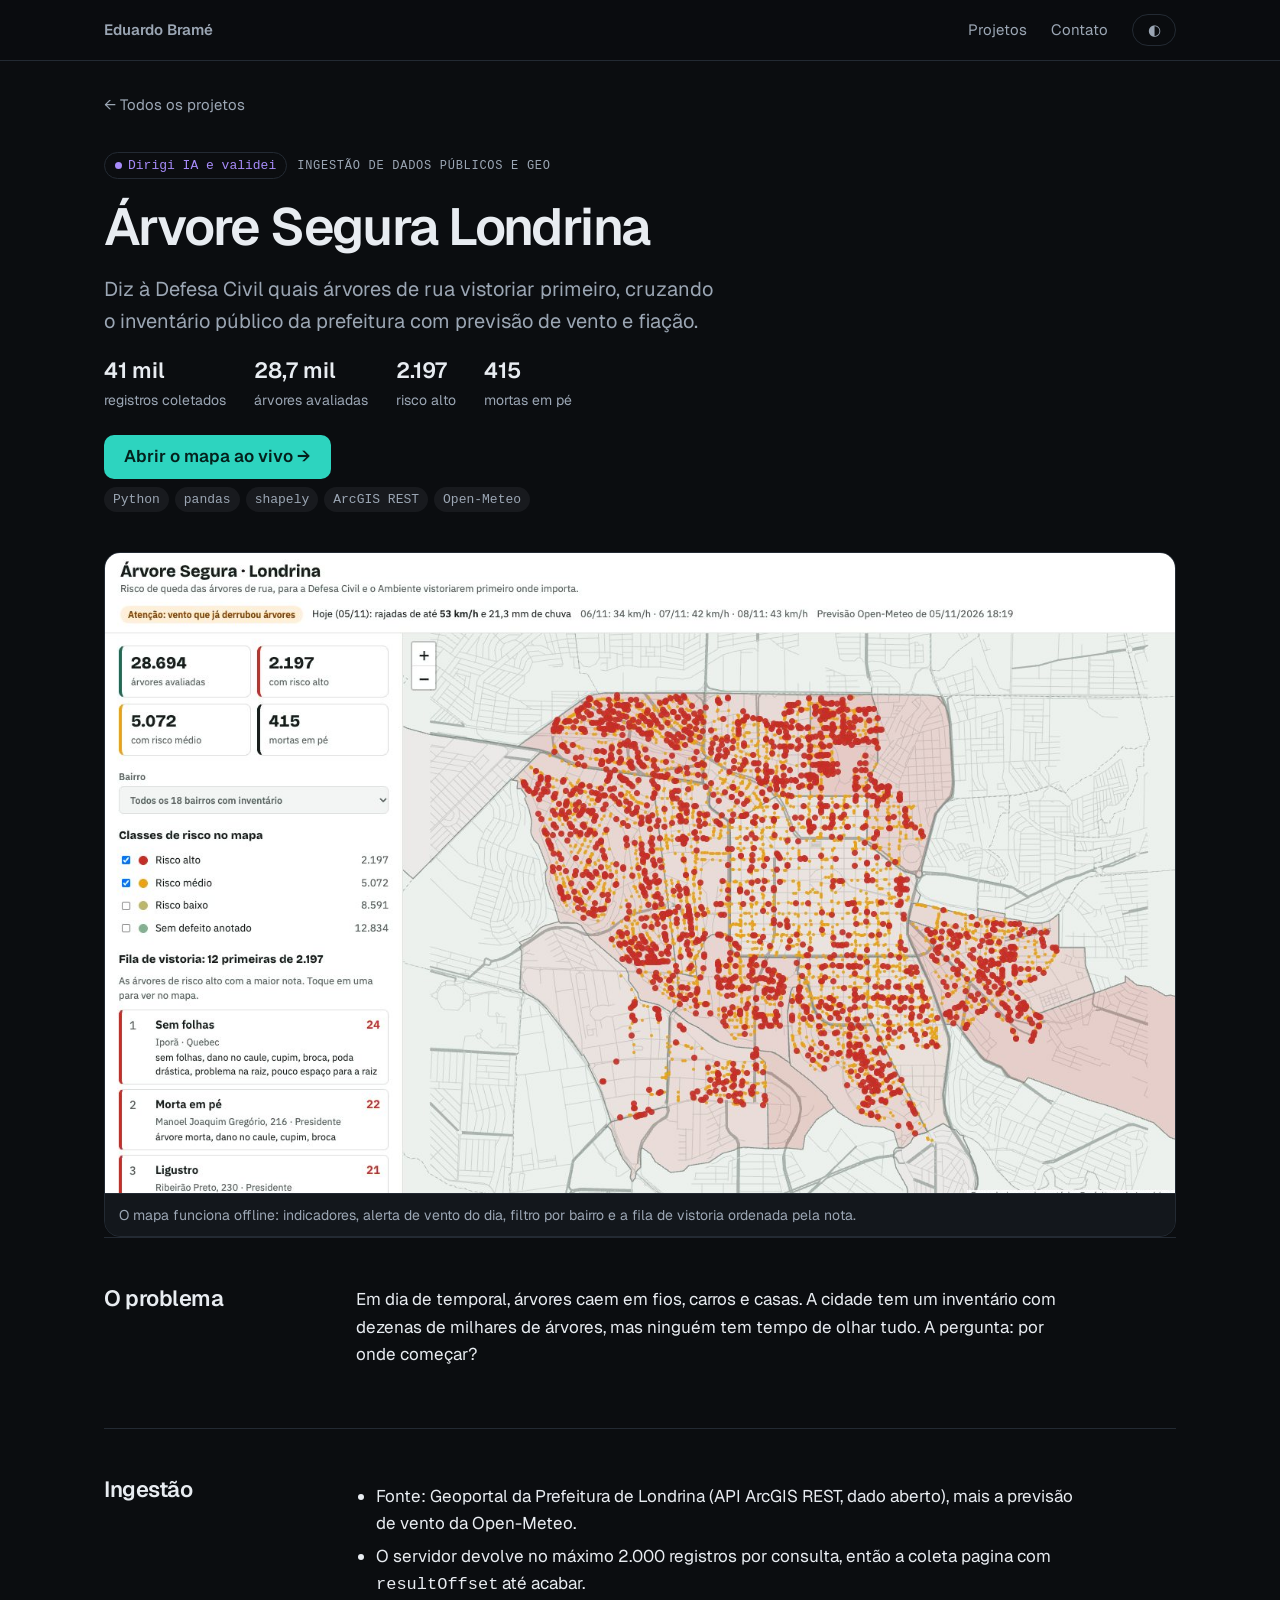
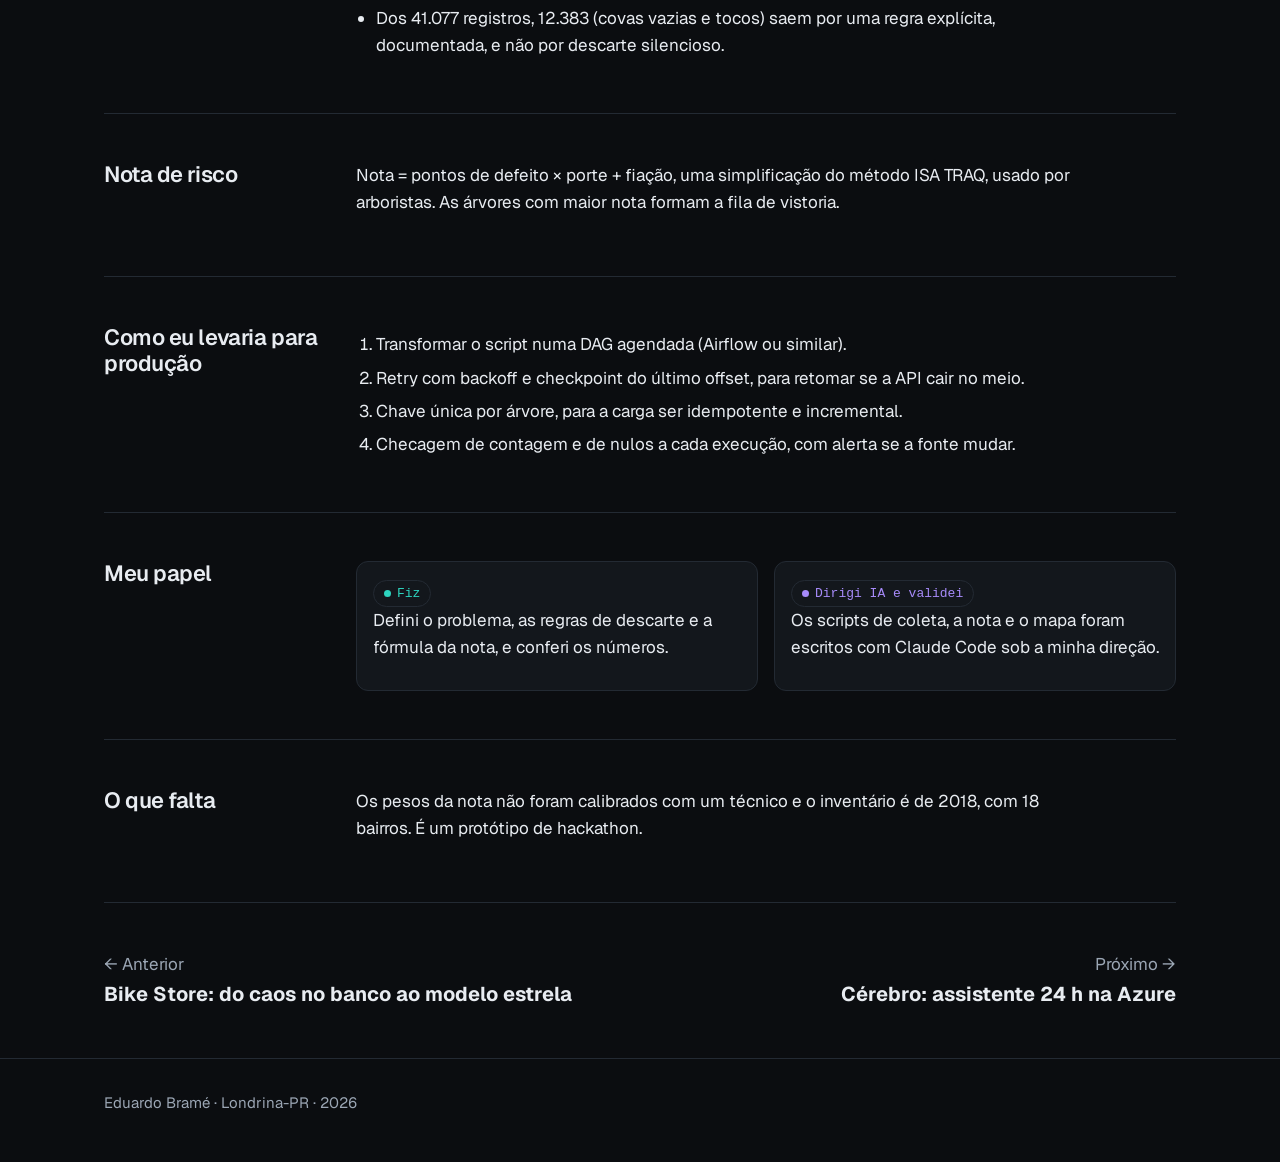
==== projetos/arvore-segura.html @ 123e38fe "v3: páginas por projeto com imagens, demos ao vivo, thumbnails, cache-busting do CSS, README de prod" ====
<!doctype html><html lang="pt-BR" data-theme="dark"><head><meta charset="utf-8"><meta name="viewport" content="width=device-width,initial-scale=1">
<title>Árvore Segura Londrina · Eduardo Bramé</title><meta name="description" content="Diz à Defesa Civil quais árvores de rua vistoriar primeiro, cruzando o inventário público da prefeitura com previsão de vento e fiação."><meta property="og:image" content="https://eduardobrame.github.io/assets/img/arvore-mapa.jpg">
<script>try{var t=localStorage.getItem('tema');if(t)document.documentElement.dataset.theme=t}catch(e){}</script>
<link rel="preconnect" href="https://fonts.googleapis.com"><link rel="preconnect" href="https://fonts.gstatic.com" crossorigin>
<link href="https://fonts.googleapis.com/css2?family=Geist:wght@400;500;600&display=swap" rel="stylesheet"><link rel="stylesheet" href="../assets/style.css?v=5"></head><body>
<nav><div class="wrap"><a class="me" href="../">Eduardo Bramé</a><a href="../#projetos">Projetos</a><a class="ct" href="../#contato">Contato</a><button id="tema" aria-label="Alternar tema claro/escuro">◐</button></div></nav><main class="wrap">
<a class="crumb" href="../#projetos">← Todos os projetos</a><header class="phero card dirigi" style="background:none;border:0;box-shadow:none;padding-left:0;padding-right:0"><span class="papel p-dirigi">Dirigi IA e validei</span><span class="cat">Ingestão de dados públicos e geo</span><h1>Árvore Segura Londrina</h1><p class="lead">Diz à Defesa Civil quais árvores de rua vistoriar primeiro, cruzando o inventário público da prefeitura com previsão de vento e fiação.</p>
<div class="nums"><div><b>41 mil</b>registros coletados</div><div><b>28,7 mil</b>árvores avaliadas</div><div><b>2.197</b>risco alto</div><div><b>415</b>mortas em pé</div></div>
<div class="acoes"><a class="btn" href="../demos/arvore-segura.html">Abrir o mapa ao vivo →</a></div>
<div class="tags"><span class="tag">Python</span><span class="tag">pandas</span><span class="tag">shapely</span><span class="tag">ArcGIS REST</span><span class="tag">Open-Meteo</span></div></header>
<figure class="capa"><img src="../assets/img/arvore-mapa.jpg" alt="O mapa funciona offline: indicadores, alerta de vento do dia, filtro por bairro e a fila de vistoria ordenada pela nota." loading="eager"><figcaption>O mapa funciona offline: indicadores, alerta de vento do dia, filtro por bairro e a fila de vistoria ordenada pela nota.</figcaption></figure>
<section class="bloco"><h2>O problema</h2><div><p>Em dia de temporal, árvores caem em fios, carros e casas. A cidade tem um inventário com dezenas de milhares de árvores, mas ninguém tem tempo de olhar tudo. A pergunta: por onde começar?</p></div></section>
<section class="bloco"><h2>Ingestão</h2><div><ul><li>Fonte: Geoportal da Prefeitura de Londrina (API ArcGIS REST, dado aberto), mais a previsão de vento da Open-Meteo.</li><li>O servidor devolve no máximo 2.000 registros por consulta, então a coleta pagina com <code>resultOffset</code> até acabar.</li><li>Dos 41.077 registros, 12.383 (covas vazias e tocos) saem por uma regra explícita, documentada, e não por descarte silencioso.</li></ul></div></section>
<section class="bloco"><h2>Nota de risco</h2><div><p>Nota = pontos de defeito × porte + fiação, uma simplificação do método ISA TRAQ, usado por arboristas. As árvores com maior nota formam a fila de vistoria.</p></div></section>
<section class="bloco"><h2>Como eu levaria para produção</h2><div><ol><li>Transformar o script numa DAG agendada (Airflow ou similar).</li><li>Retry com backoff e checkpoint do último offset, para retomar se a API cair no meio.</li><li>Chave única por árvore, para a carga ser idempotente e incremental.</li><li>Checagem de contagem e de nulos a cada execução, com alerta se a fonte mudar.</li></ol></div></section>
<section class="bloco"><h2>Meu papel</h2><div class="papeltxt"><div><span class="papel p-fiz">Fiz</span><p>Defini o problema, as regras de descarte e a fórmula da nota, e conferi os números.</p></div><div><span class="papel p-dirigi">Dirigi IA e validei</span><p>Os scripts de coleta, a nota e o mapa foram escritos com Claude Code sob a minha direção.</p></div></div></section>
<section class="bloco"><h2>O que falta</h2><div><p>Os pesos da nota não foram calibrados com um técnico e o inventário é de 2018, com 18 bairros. É um protótipo de hackathon.</p></div></section>
<div class="prox"><a href="bike-store.html">← Anterior<b>Bike Store: do caos no banco ao modelo estrela</b></a><a href="cerebro.html" style="text-align:right">Próximo →<b>Cérebro: assistente 24 h na Azure</b></a></div>
</main><footer><div class="wrap">Eduardo Bramé · Londrina-PR · 2026</div></footer>
<script>document.getElementById('tema').onclick=function(){var r=document.documentElement,n=r.dataset.theme==='light'?'dark':'light';r.dataset.theme=n;try{localStorage.setItem('tema',n)}catch(e){}};</script></body></html>
---- assets/style.css ----
/* Portfólio Eduardo Bramé · v2 (19/11/2026) · espec do revisor UX sênior. CSS puro. */
:root{--bg:#0B0D10;--surface:#13171C;--line:#232A33;--txt:#E8ECF1;--mut:#9BA6B4;--fiz:#2DD4BF;--dirigi:#A78BFA;--est:#FBBF24;--onfiz:#04201C;--r:12px;--sh:none}
:root[data-theme=light]{--bg:#FAFAF9;--surface:#FFFFFF;--line:#E4E7EB;--txt:#0F172A;--mut:#475569;--fiz:#0F766E;--dirigi:#6D28D9;--est:#B45309;--onfiz:#FFFFFF;--sh:0 1px 2px rgb(0 0 0/.04),0 8px 24px rgb(0 0 0/.06)}
*{box-sizing:border-box}html{scroll-behavior:smooth}
body{margin:0;background:var(--bg);color:var(--txt);font:17px/1.6 "Geist",-apple-system,BlinkMacSystemFont,"Segoe UI",sans-serif;-webkit-font-smoothing:antialiased}
a{color:var(--txt);text-decoration:underline;text-decoration-color:var(--line);text-underline-offset:3px}a:hover{text-decoration-color:var(--fiz)}
:focus-visible{outline:2px solid var(--fiz);outline-offset:3px;border-radius:4px}
.skip{position:absolute;left:-999px}.skip:focus{left:16px;top:12px;z-index:99;background:var(--surface);padding:8px 12px}
.wrap{max-width:1120px;margin:0 auto;padding:0 24px}
.mono{font-family:ui-monospace,SFMono-Regular,Menlo,monospace}
nav{position:sticky;top:0;z-index:9;background:color-mix(in srgb,var(--bg) 85%,transparent);backdrop-filter:blur(10px);border-bottom:1px solid var(--line)}
nav .wrap{display:flex;gap:24px;align-items:center;height:60px}nav .me{margin-right:auto;font-weight:600;text-decoration:none}
nav a{font-size:15px;color:var(--mut);text-decoration:none}nav a:hover{color:var(--txt)}
#tema{background:none;border:1px solid var(--line);color:var(--mut);border-radius:999px;width:44px;height:32px;cursor:pointer;font-size:15px}
/* hero */
.hero{display:grid;grid-template-columns:1.5fr 1fr;gap:48px;align-items:center;padding:72px 0 40px}
.status{display:inline-flex;gap:8px;align-items:center;font-size:14px;color:var(--mut);border:1px solid var(--line);border-radius:999px;padding:6px 12px}
.status i{width:8px;height:8px;border-radius:50%;background:var(--fiz);box-shadow:0 0 0 4px color-mix(in srgb,var(--fiz) 25%,transparent)}
.kicker{font:500 13px/1 ui-monospace,Menlo,monospace;letter-spacing:.08em;text-transform:uppercase;color:var(--fiz)}
h1{font-size:clamp(36px,5vw,56px);line-height:1.08;letter-spacing:-.03em;font-weight:600;margin:20px 0 18px}
h1 em{font-style:normal;color:var(--fiz)}
h2{font-size:28px;line-height:1.15;letter-spacing:-.02em;font-weight:600;margin:10px 0 10px}
h3{font-size:20px;line-height:1.25;font-weight:600;margin:6px 0 8px;letter-spacing:-.01em}
.lead{font-size:20px;color:var(--mut);max-width:620px;margin:0}
.ctas{display:flex;gap:20px;align-items:center;margin-top:28px;flex-wrap:wrap}
.btn{display:inline-flex;align-items:center;min-height:44px;padding:0 20px;border-radius:10px;background:var(--fiz);color:var(--onfiz);font-weight:600;text-decoration:none;transition:transform .15s}
.btn:hover{transform:translateY(-1px)}
.foto{justify-self:end}.foto img{display:block;width:260px;height:260px;object-fit:cover;border-radius:24px;outline:1px solid var(--line);outline-offset:6px;box-shadow:0 20px 50px rgb(0 0 0/.35)}
.provas{display:grid;grid-template-columns:repeat(4,1fr);gap:24px;padding:8px 0 40px}
.provas div{border-top:1px solid var(--line);padding-top:14px;font-size:14px;color:var(--mut)}
.provas b{display:block;font-size:28px;line-height:1.2;font-weight:600;color:var(--txt);letter-spacing:-.02em}
section{padding:96px 0 0}
.sub{color:var(--mut);max-width:680px;margin:0 0 32px}
/* papéis */
.papel{display:inline-flex;align-items:center;gap:6px;font:500 13px/1 ui-monospace,Menlo,monospace;padding:6px 10px;border-radius:999px;border:1px solid var(--line)}
.papel:before{content:"";width:7px;height:7px;border-radius:50%;background:currentColor}
.p-fiz{color:var(--fiz)}.p-dirigi{color:var(--dirigi)}.p-est{color:var(--est)}
.legenda{display:flex;gap:12px;flex-wrap:wrap;margin-bottom:24px}
/* cards */
.grid{display:grid;gap:20px;grid-template-columns:repeat(2,1fr)}
.card{position:relative;background:var(--surface);border:1px solid var(--line);border-left:3px solid var(--c,var(--line));border-radius:var(--r);padding:24px;box-shadow:var(--sh);transition:transform .15s,border-color .15s}
.card:hover{transform:translateY(-2px);border-color:color-mix(in srgb,var(--c) 40%,var(--line));border-left-color:var(--c)}
.card.fiz{--c:var(--fiz)}.card.dirigi{--c:var(--dirigi)}
.cat{font:500 12px/1 ui-monospace,Menlo,monospace;text-transform:uppercase;letter-spacing:.06em;color:var(--mut);margin-left:10px}
.res{color:var(--mut);margin:0 0 4px}
.nums{display:flex;gap:28px;flex-wrap:wrap;margin:16px 0}.nums div{font-size:14px;color:var(--mut)}.nums b{display:block;font-size:22px;font-weight:600;color:var(--txt)}
.tags{display:flex;flex-wrap:wrap;gap:6px}.tag{font:13px/1 ui-monospace,Menlo,monospace;padding:6px 9px;border-radius:999px;background:color-mix(in srgb,var(--txt) 6%,transparent);color:var(--mut)}
details{margin-top:16px;border-top:1px solid var(--line);padding-top:12px}
summary{cursor:pointer;list-style:none;font-weight:500;font-size:15px;color:var(--mut);display:flex;align-items:center;gap:8px;min-height:32px}
summary::-webkit-details-marker{display:none}summary:before{content:"›";display:inline-block;transition:transform .15s;font-size:20px;line-height:1}
details[open] summary:before{transform:rotate(90deg)}summary:hover{color:var(--txt)}
dl{margin:8px 0 0}dt{font:500 12px/1.4 ui-monospace,Menlo,monospace;text-transform:uppercase;color:var(--mut);margin-top:12px}dd{margin:2px 0 0;font-size:16px}
.nota{font-size:15px;color:var(--mut);margin-top:12px;padding-left:12px;border-left:2px solid var(--line)}
/* vitrine */
.vitrine{grid-column:1/-1;display:grid;grid-template-columns:1.2fr 1fr;gap:32px;padding:32px}
.vitrine h3{font-size:28px}
.pipe{display:flex;flex-direction:column;gap:8px;align-self:center}
.pipe span{display:flex;justify-content:space-between;align-items:center;background:var(--bg);border:1px solid var(--line);border-radius:10px;padding:10px 14px;font-size:15px}
.pipe span small{color:var(--mut);font-size:13px}.pipe span.ia{border-color:color-mix(in srgb,var(--dirigi) 50%,var(--line))}.pipe span.ok{border-color:color-mix(in srgb,var(--fiz) 50%,var(--line))}
.pipe i{font-style:normal;text-align:center;color:var(--mut);line-height:1}
/* sobre */
.sobre{display:grid;grid-template-columns:1fr 2fr;gap:48px}.sobre p{font-size:20px;margin:0}
table{width:100%;border-collapse:collapse}td,th{text-align:left;padding:14px 10px;border-bottom:1px solid var(--line);vertical-align:top}th{color:var(--mut);font-weight:500;font-size:14px}
.tw{overflow-x:auto}
/* arquitetura */
.arch{display:grid;grid-template-columns:1fr 32px 2.4fr 32px 1fr;align-items:stretch}
.seta{display:flex;align-items:center;justify-content:center;color:var(--mut);font-size:24px}
.zona{border:1px dashed var(--line);border-radius:var(--r);padding:16px}
.zona>small,.grupo>small{display:block;font:500 12px/1 ui-monospace,Menlo,monospace;text-transform:uppercase;letter-spacing:.06em;color:var(--mut);margin-bottom:12px}
.vm{display:grid;grid-template-columns:repeat(3,1fr);gap:12px}
.grupo{background:color-mix(in srgb,var(--txt) 3%,transparent);border-radius:10px;padding:12px}
.node{position:relative;background:var(--surface);border:1px solid var(--line);border-radius:10px;padding:10px 12px;margin-bottom:8px;font-size:15px;transition:outline-color .15s}
.node:last-child{margin-bottom:0}.node b{display:block;font-weight:600}.node span{color:var(--mut);font-size:13px}
.node.ia{border-left:3px solid var(--dirigi)}.node.sec{border-left:3px solid var(--est)}.node.dado{border-left:3px solid var(--fiz)}
.node[data-step]:after{content:attr(data-step);position:absolute;top:-8px;right:-8px;width:22px;height:22px;border-radius:50%;background:var(--txt);color:var(--bg);font:600 12px/22px sans-serif;text-align:center}
.cores{display:flex;gap:18px;flex-wrap:wrap;font-size:14px;color:var(--mut);margin:16px 0 0}.cores span:before{content:"";display:inline-block;width:10px;height:10px;border-radius:2px;margin-right:6px;background:var(--k)}
.flow{list-style:none;padding:0;margin:24px 0 0;display:grid;grid-template-columns:repeat(2,1fr);gap:12px}
.flow li{position:relative;padding:14px 14px 14px 48px;border:1px solid var(--line);border-radius:10px;font-size:16px;cursor:default}
.flow li:before{content:attr(data-step);position:absolute;left:14px;top:14px;width:24px;height:24px;border-radius:50%;background:var(--txt);color:var(--bg);font:600 13px/24px sans-serif;text-align:center}
.flow li:hover{border-color:var(--dirigi)}
#sistema:has(li[data-step="1"]:hover) .node[data-step="1"],#sistema:has(li[data-step="2"]:hover) .node[data-step="2"],
#sistema:has(li[data-step="3"]:hover) .node[data-step="3"],#sistema:has(li[data-step="4"]:hover) .node[data-step="4"]{outline:2px solid var(--dirigi);outline-offset:2px}
.contato{text-align:center;padding:96px 0}.contato .ctas{justify-content:center}
footer{border-top:1px solid var(--line);padding:32px 0 48px;color:var(--mut);font-size:15px}
/* reveal: só com JS e sem redução de movimento */
.js .rv{opacity:0;transform:translateY(8px);transition:opacity .4s,transform .4s}.js .rv.on{opacity:1;transform:none}
@media (prefers-reduced-motion:reduce){*{transition:none!important;scroll-behavior:auto!important}.js .rv{opacity:1;transform:none}}
@media (max-width:860px){.hero,.vitrine,.sobre{grid-template-columns:1fr}.foto{justify-self:start;order:-1}.foto img{width:112px;height:112px;border-radius:50%}
.provas{grid-template-columns:repeat(2,1fr)}.grid,.flow{grid-template-columns:1fr}.arch{grid-template-columns:1fr}.seta{transform:rotate(90deg);height:32px}.vm{grid-template-columns:1fr}}
@media (max-width:640px){nav .wrap>a:not(.me):not(.ct){display:none}}
.grid>.card:last-child:nth-child(even){grid-column:1/-1}
/* v3: thumbnails nos cards e páginas de projeto */
.thumb{display:block;margin:-24px -24px 18px;border-bottom:1px solid var(--line);border-radius:var(--r) var(--r) 0 0;overflow:hidden;aspect-ratio:16/9;background:var(--bg)}
.thumb img{width:100%;height:100%;object-fit:cover;object-position:top left;display:block;transition:transform .3s}
.card:hover .thumb img{transform:scale(1.02)}
.vitrine .thumb{margin:0;border:1px solid var(--line);border-radius:10px;aspect-ratio:auto;max-height:420px}
.mais{display:inline-flex;align-items:center;gap:6px;margin-top:16px;font-weight:600;text-decoration:none;color:var(--c,var(--fiz))}
.mais:hover{gap:10px}
.card h3 a{text-decoration:none}.card h3 a:after{content:"";position:absolute;inset:0}
.card .tags a,.card .mais{position:relative;z-index:1}
.crumb{font-size:15px;color:var(--mut);text-decoration:none;display:inline-block;margin:32px 0 0}
.phero{padding:32px 0 8px;max-width:820px}
.phero h1{font-size:clamp(34px,4.5vw,52px)}
.acoes{display:flex;gap:12px;flex-wrap:wrap;margin:24px 0 8px}
.btn.sec{background:transparent;color:var(--txt);border:1px solid var(--line)}
.capa{margin:32px 0 0;border:1px solid var(--line);border-radius:16px;overflow:hidden;background:var(--surface)}
.capa img{display:block;width:100%;height:auto}
figure{margin:0}figcaption{font-size:14px;color:var(--mut);padding:10px 14px;border-top:1px solid var(--line);background:var(--surface)}
.bloco{display:grid;grid-template-columns:220px 1fr;gap:32px;padding:48px 0;border-top:1px solid var(--line)}
.bloco>h2{font-size:22px;margin:0}.bloco p{margin:0 0 12px;max-width:720px}.bloco ul,.bloco ol{margin:0;padding-left:20px;max-width:720px}.bloco li{margin:6px 0}
.gal{display:grid;grid-template-columns:repeat(2,1fr);gap:16px}
.gal figure{border:1px solid var(--line);border-radius:12px;overflow:hidden;background:#fff}
.gal img{display:block;width:100%;height:auto}
.gal figure.full{grid-column:1/-1}
.papeltxt{display:grid;grid-template-columns:repeat(2,1fr);gap:16px}
.papeltxt div{border:1px solid var(--line);border-radius:12px;padding:16px;background:var(--surface)}
.papeltxt h3{font-size:16px;margin:8px 0}
.prox{display:flex;justify-content:space-between;gap:16px;padding:48px 0;border-top:1px solid var(--line);flex-wrap:wrap}
.prox a{text-decoration:none;color:var(--mut)}.prox a b{display:block;color:var(--txt);font-size:20px}
@media (max-width:860px){.bloco{grid-template-columns:1fr;gap:12px}.gal,.papeltxt{grid-template-columns:1fr}}
.chain{display:flex;flex-wrap:wrap;align-items:center;gap:6px;margin:4px 0 16px}
.chain span{font-size:13px;padding:6px 10px;border:1px solid var(--line);border-radius:8px;background:var(--bg)}
.chain span.ia{border-color:color-mix(in srgb,var(--dirigi) 55%,var(--line))}.chain span.ok{border-color:color-mix(in srgb,var(--fiz) 55%,var(--line))}
.chain i{font-style:normal;color:var(--mut);font-size:13px}
.vitrine>div:last-child{align-self:center}
.vitrine .thumb img{object-position:top center}
.capa img{max-height:640px;object-fit:cover;object-position:top center}
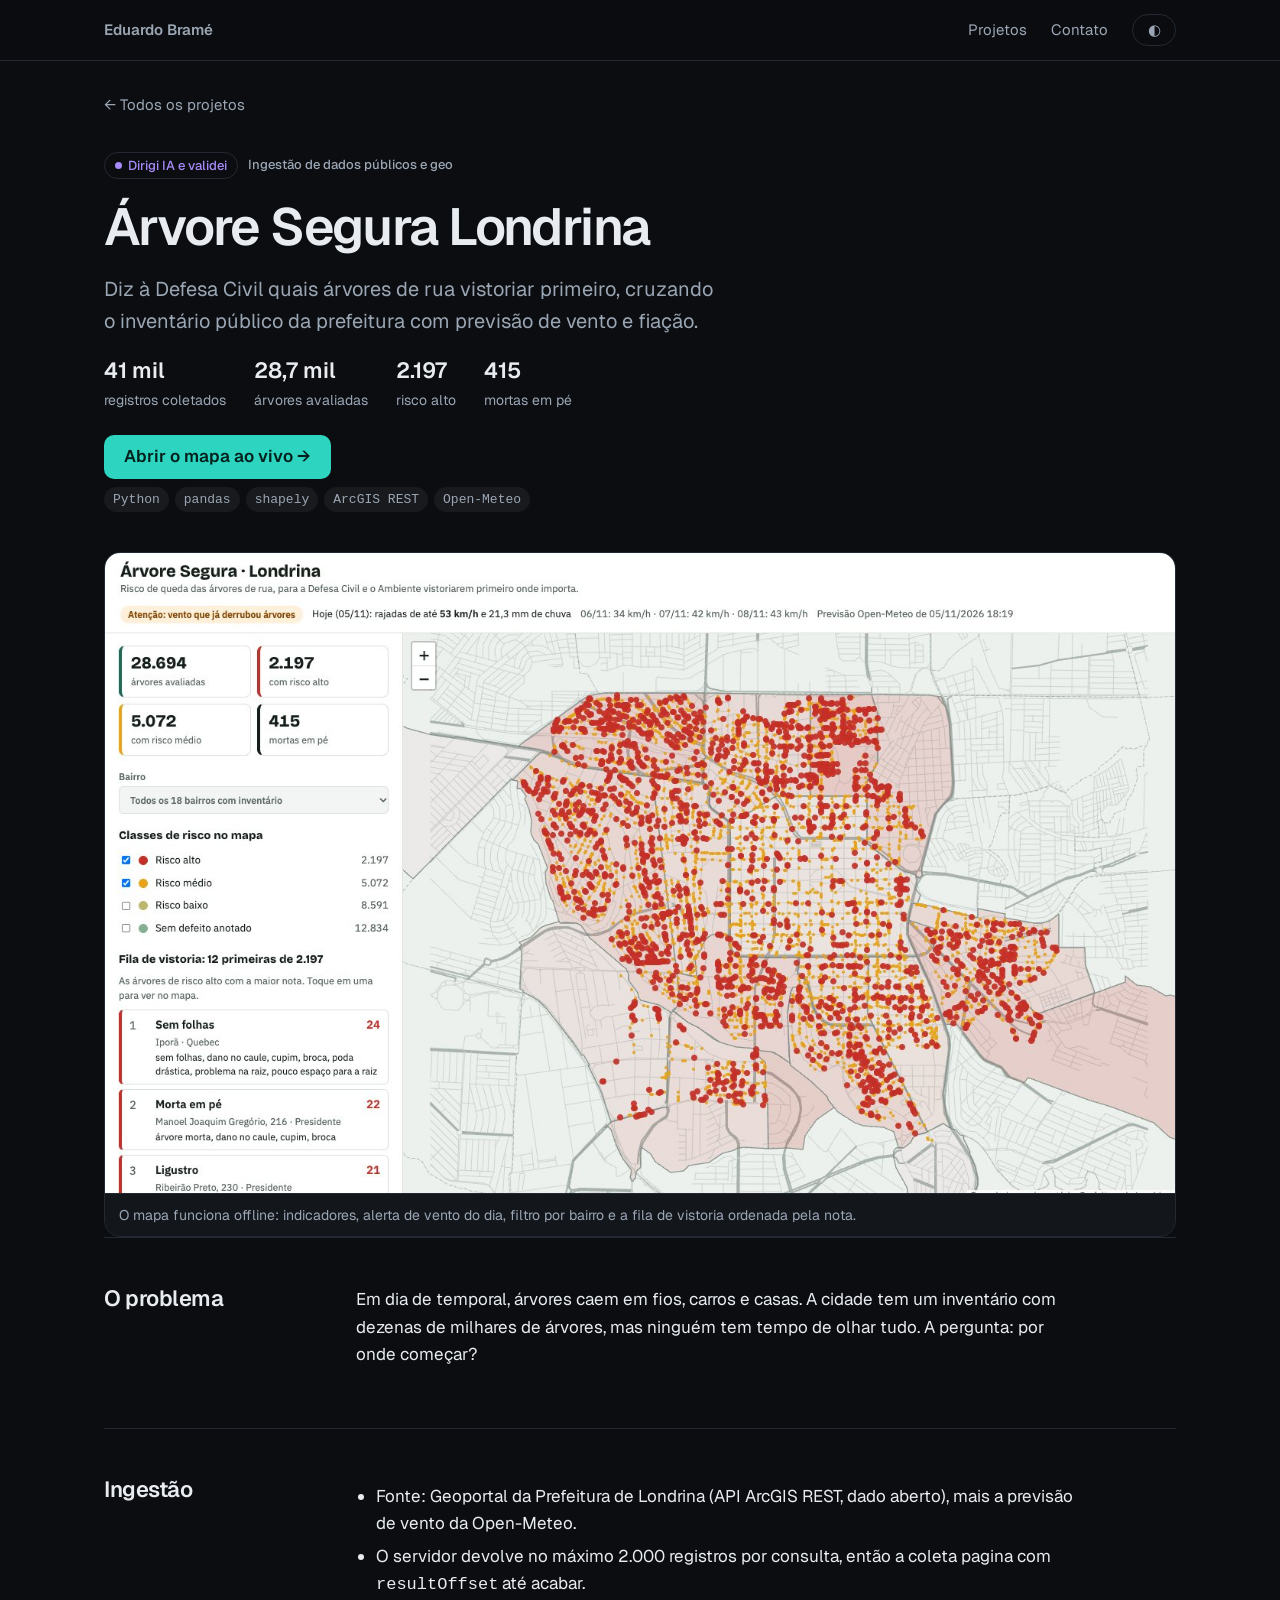
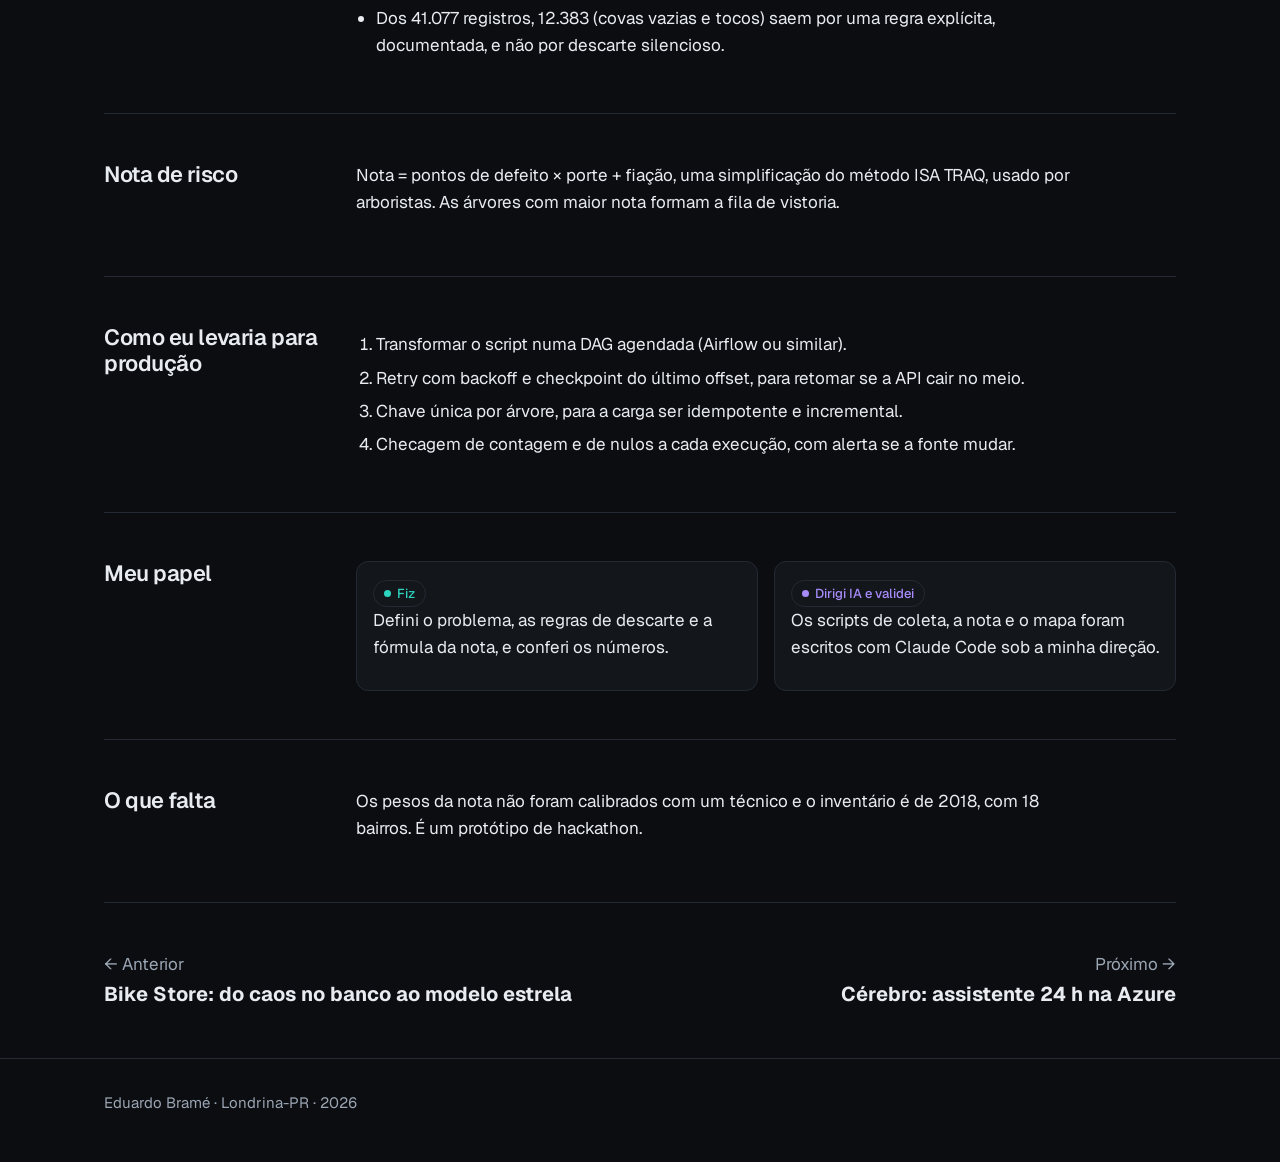
==== commit 515b2a8f: "v6: ajustes da revisão UX sênior (capa, cadeia, selos, bordas, dobra) Co-Authored-By: Claude Opus 5." ====
--- a/projetos/arvore-segura.html
+++ b/projetos/arvore-segura.html
@@ -2,7 +2,7 @@
 <title>Árvore Segura Londrina · Eduardo Bramé</title><meta name="description" content="Diz à Defesa Civil quais árvores de rua vistoriar primeiro, cruzando o inventário público da prefeitura com previsão de vento e fiação."><meta property="og:image" content="https://eduardobrame.github.io/assets/img/arvore-mapa.jpg">
 <script>try{var t=localStorage.getItem('tema');if(t)document.documentElement.dataset.theme=t}catch(e){}</script>
 <link rel="preconnect" href="https://fonts.googleapis.com"><link rel="preconnect" href="https://fonts.gstatic.com" crossorigin>
-<link href="https://fonts.googleapis.com/css2?family=Geist:wght@400;500;600&display=swap" rel="stylesheet"><link rel="stylesheet" href="../assets/style.css?v=5"></head><body>
+<link href="https://fonts.googleapis.com/css2?family=Geist:wght@400;500;600&display=swap" rel="stylesheet"><link rel="stylesheet" href="../assets/style.css?v=6"></head><body>
 <nav><div class="wrap"><a class="me" href="../">Eduardo Bramé</a><a href="../#projetos">Projetos</a><a class="ct" href="../#contato">Contato</a><button id="tema" aria-label="Alternar tema claro/escuro">◐</button></div></nav><main class="wrap">
 <a class="crumb" href="../#projetos">← Todos os projetos</a><header class="phero card dirigi" style="background:none;border:0;box-shadow:none;padding-left:0;padding-right:0"><span class="papel p-dirigi">Dirigi IA e validei</span><span class="cat">Ingestão de dados públicos e geo</span><h1>Árvore Segura Londrina</h1><p class="lead">Diz à Defesa Civil quais árvores de rua vistoriar primeiro, cruzando o inventário público da prefeitura com previsão de vento e fiação.</p>
 <div class="nums"><div><b>41 mil</b>registros coletados</div><div><b>28,7 mil</b>árvores avaliadas</div><div><b>2.197</b>risco alto</div><div><b>415</b>mortas em pé</div></div>
--- a/assets/style.css
+++ b/assets/style.css
@@ -125,3 +125,9 @@
 .vitrine>div:last-child{align-self:center}
 .vitrine .thumb img{object-position:top center}
 .capa img{max-height:640px;object-fit:cover;object-position:top center}
+/* v6: revisão UX sênior */
+.bloco .flow{max-width:none;padding-left:0}.bloco .flow li{margin:0}
+.chain{gap:4px}.chain span{padding:5px 8px;font-size:12px}
+.hero{padding:48px 0 24px}.provas{padding-bottom:16px}section{padding-top:64px}
+.papel,.cat{font-family:inherit;letter-spacing:0}.cat{text-transform:none;font-size:13px}
+.card{border-left:1px solid var(--line)}.card:hover{border-left-color:color-mix(in srgb,var(--c) 40%,var(--line))}
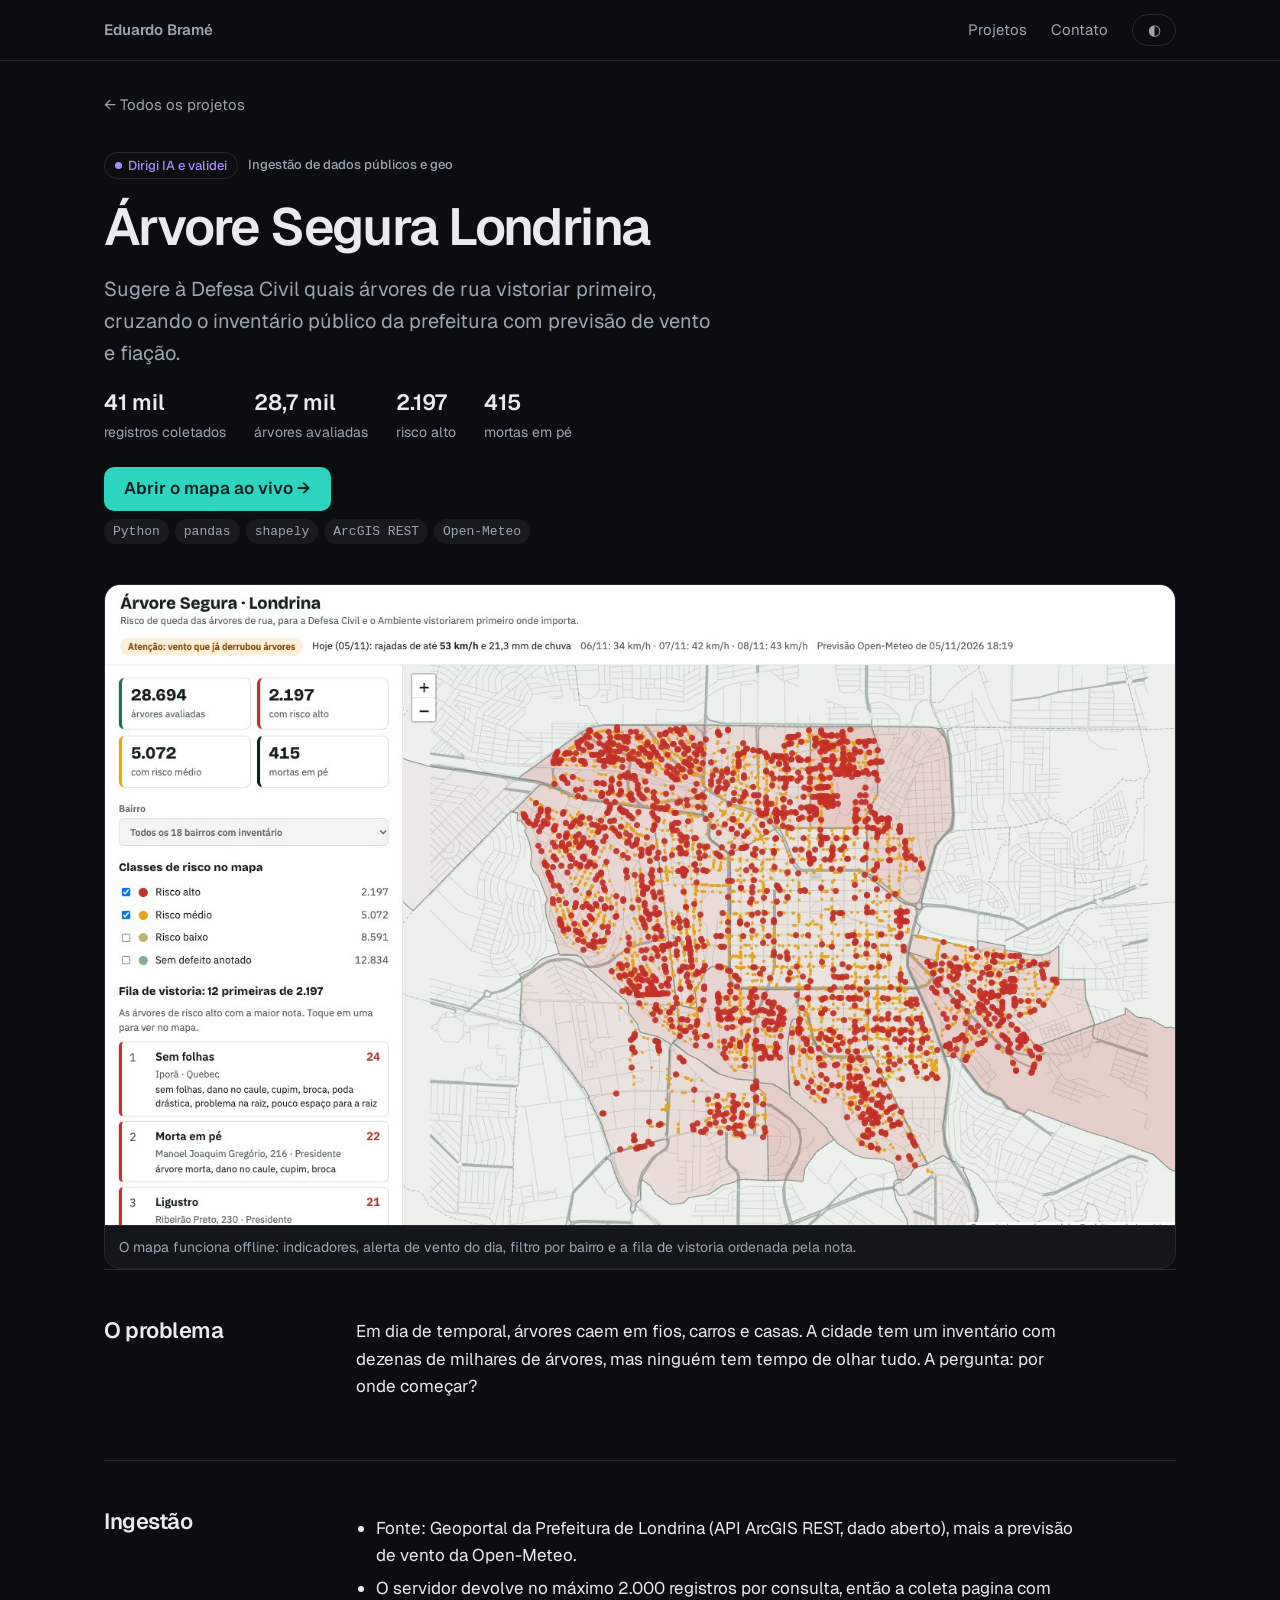
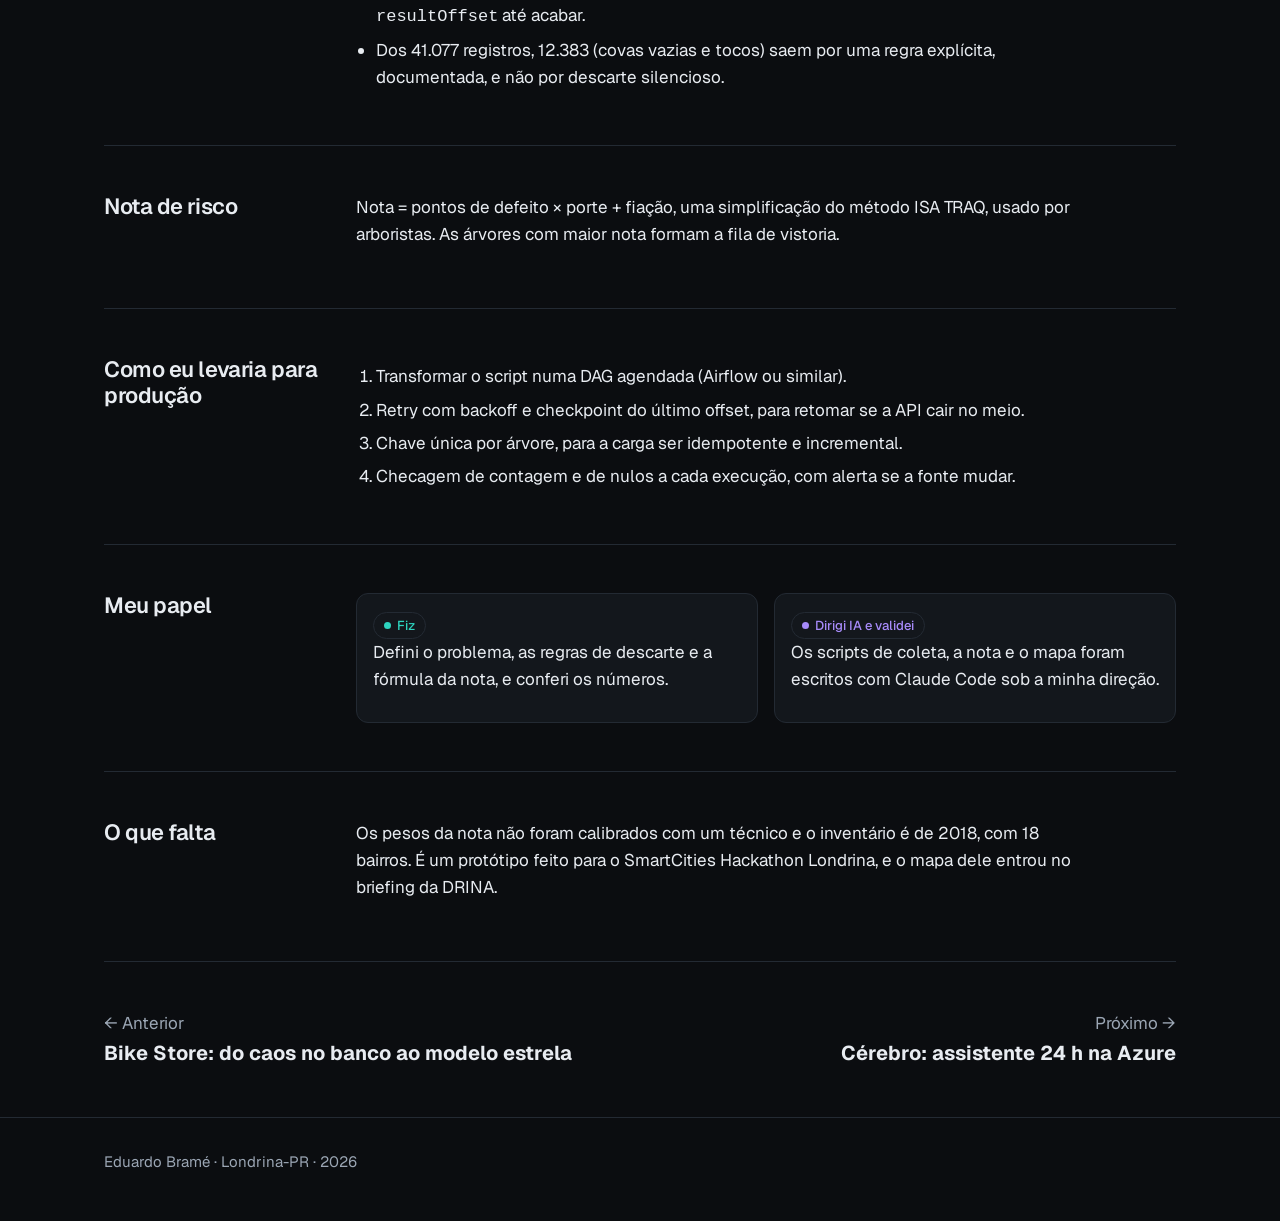
==== commit c3f839a6: "Ordem dos projetos e correções do tech lead Co-Authored-By: Claude Opus 5.5 <noreply@anthropic.com>" ====
--- a/projetos/arvore-segura.html
+++ b/projetos/arvore-segura.html
@@ -1,10 +1,10 @@
 <!doctype html><html lang="pt-BR" data-theme="dark"><head><meta charset="utf-8"><meta name="viewport" content="width=device-width,initial-scale=1">
-<title>Árvore Segura Londrina · Eduardo Bramé</title><meta name="description" content="Diz à Defesa Civil quais árvores de rua vistoriar primeiro, cruzando o inventário público da prefeitura com previsão de vento e fiação."><meta property="og:image" content="https://eduardobrame.github.io/assets/img/arvore-mapa.jpg">
+<title>Árvore Segura Londrina · Eduardo Bramé</title><meta name="description" content="Sugere à Defesa Civil quais árvores de rua vistoriar primeiro, cruzando o inventário público da prefeitura com previsão de vento e fiação."><meta property="og:image" content="https://eduardobrame.github.io/assets/img/arvore-mapa.jpg">
 <script>try{var t=localStorage.getItem('tema');if(t)document.documentElement.dataset.theme=t}catch(e){}</script>
 <link rel="preconnect" href="https://fonts.googleapis.com"><link rel="preconnect" href="https://fonts.gstatic.com" crossorigin>
-<link href="https://fonts.googleapis.com/css2?family=Geist:wght@400;500;600&display=swap" rel="stylesheet"><link rel="stylesheet" href="../assets/style.css?v=6"></head><body>
+<link href="https://fonts.googleapis.com/css2?family=Geist:wght@400;500;600&display=swap" rel="stylesheet"><link rel="stylesheet" href="../assets/style.css?v=8"></head><body>
 <nav><div class="wrap"><a class="me" href="../">Eduardo Bramé</a><a href="../#projetos">Projetos</a><a class="ct" href="../#contato">Contato</a><button id="tema" aria-label="Alternar tema claro/escuro">◐</button></div></nav><main class="wrap">
-<a class="crumb" href="../#projetos">← Todos os projetos</a><header class="phero card dirigi" style="background:none;border:0;box-shadow:none;padding-left:0;padding-right:0"><span class="papel p-dirigi">Dirigi IA e validei</span><span class="cat">Ingestão de dados públicos e geo</span><h1>Árvore Segura Londrina</h1><p class="lead">Diz à Defesa Civil quais árvores de rua vistoriar primeiro, cruzando o inventário público da prefeitura com previsão de vento e fiação.</p>
+<a class="crumb" href="../#projetos">← Todos os projetos</a><header class="phero card dirigi" style="background:none;border:0;box-shadow:none;padding-left:0;padding-right:0"><span class="papel p-dirigi">Dirigi IA e validei</span><span class="cat">Ingestão de dados públicos e geo</span><h1>Árvore Segura Londrina</h1><p class="lead">Sugere à Defesa Civil quais árvores de rua vistoriar primeiro, cruzando o inventário público da prefeitura com previsão de vento e fiação.</p>
 <div class="nums"><div><b>41 mil</b>registros coletados</div><div><b>28,7 mil</b>árvores avaliadas</div><div><b>2.197</b>risco alto</div><div><b>415</b>mortas em pé</div></div>
 <div class="acoes"><a class="btn" href="../demos/arvore-segura.html">Abrir o mapa ao vivo →</a></div>
 <div class="tags"><span class="tag">Python</span><span class="tag">pandas</span><span class="tag">shapely</span><span class="tag">ArcGIS REST</span><span class="tag">Open-Meteo</span></div></header>
@@ -14,7 +14,7 @@
 <section class="bloco"><h2>Nota de risco</h2><div><p>Nota = pontos de defeito × porte + fiação, uma simplificação do método ISA TRAQ, usado por arboristas. As árvores com maior nota formam a fila de vistoria.</p></div></section>
 <section class="bloco"><h2>Como eu levaria para produção</h2><div><ol><li>Transformar o script numa DAG agendada (Airflow ou similar).</li><li>Retry com backoff e checkpoint do último offset, para retomar se a API cair no meio.</li><li>Chave única por árvore, para a carga ser idempotente e incremental.</li><li>Checagem de contagem e de nulos a cada execução, com alerta se a fonte mudar.</li></ol></div></section>
 <section class="bloco"><h2>Meu papel</h2><div class="papeltxt"><div><span class="papel p-fiz">Fiz</span><p>Defini o problema, as regras de descarte e a fórmula da nota, e conferi os números.</p></div><div><span class="papel p-dirigi">Dirigi IA e validei</span><p>Os scripts de coleta, a nota e o mapa foram escritos com Claude Code sob a minha direção.</p></div></div></section>
-<section class="bloco"><h2>O que falta</h2><div><p>Os pesos da nota não foram calibrados com um técnico e o inventário é de 2018, com 18 bairros. É um protótipo de hackathon.</p></div></section>
+<section class="bloco"><h2>O que falta</h2><div><p>Os pesos da nota não foram calibrados com um técnico e o inventário é de 2018, com 18 bairros. É um protótipo feito para o SmartCities Hackathon Londrina, e o mapa dele entrou no briefing da DRINA.</p></div></section>
 <div class="prox"><a href="bike-store.html">← Anterior<b>Bike Store: do caos no banco ao modelo estrela</b></a><a href="cerebro.html" style="text-align:right">Próximo →<b>Cérebro: assistente 24 h na Azure</b></a></div>
 </main><footer><div class="wrap">Eduardo Bramé · Londrina-PR · 2026</div></footer>
 <script>document.getElementById('tema').onclick=function(){var r=document.documentElement,n=r.dataset.theme==='light'?'dark':'light';r.dataset.theme=n;try{localStorage.setItem('tema',n)}catch(e){}};</script></body></html>
--- a/assets/style.css
+++ b/assets/style.css
@@ -131,3 +131,8 @@
 .hero{padding:48px 0 24px}.provas{padding-bottom:16px}section{padding-top:64px}
 .papel,.cat{font-family:inherit;letter-spacing:0}.cat{text-transform:none;font-size:13px}
 .card{border-left:1px solid var(--line)}.card:hover{border-left-color:color-mix(in srgb,var(--c) 40%,var(--line))}
+/* v7: destaques presos ao projeto */
+.provas a{display:block;border-top:1px solid var(--line);padding-top:14px;font-size:14px;color:var(--mut);text-decoration:none;transition:border-color .15s}
+.provas a:hover{border-top-color:var(--fiz)}
+.provas small{display:block;font-size:12px;font-weight:500;color:var(--fiz);margin-bottom:4px}
+.provas a b{display:block;font-size:24px;line-height:1.2;font-weight:600;color:var(--txt);letter-spacing:-.02em}
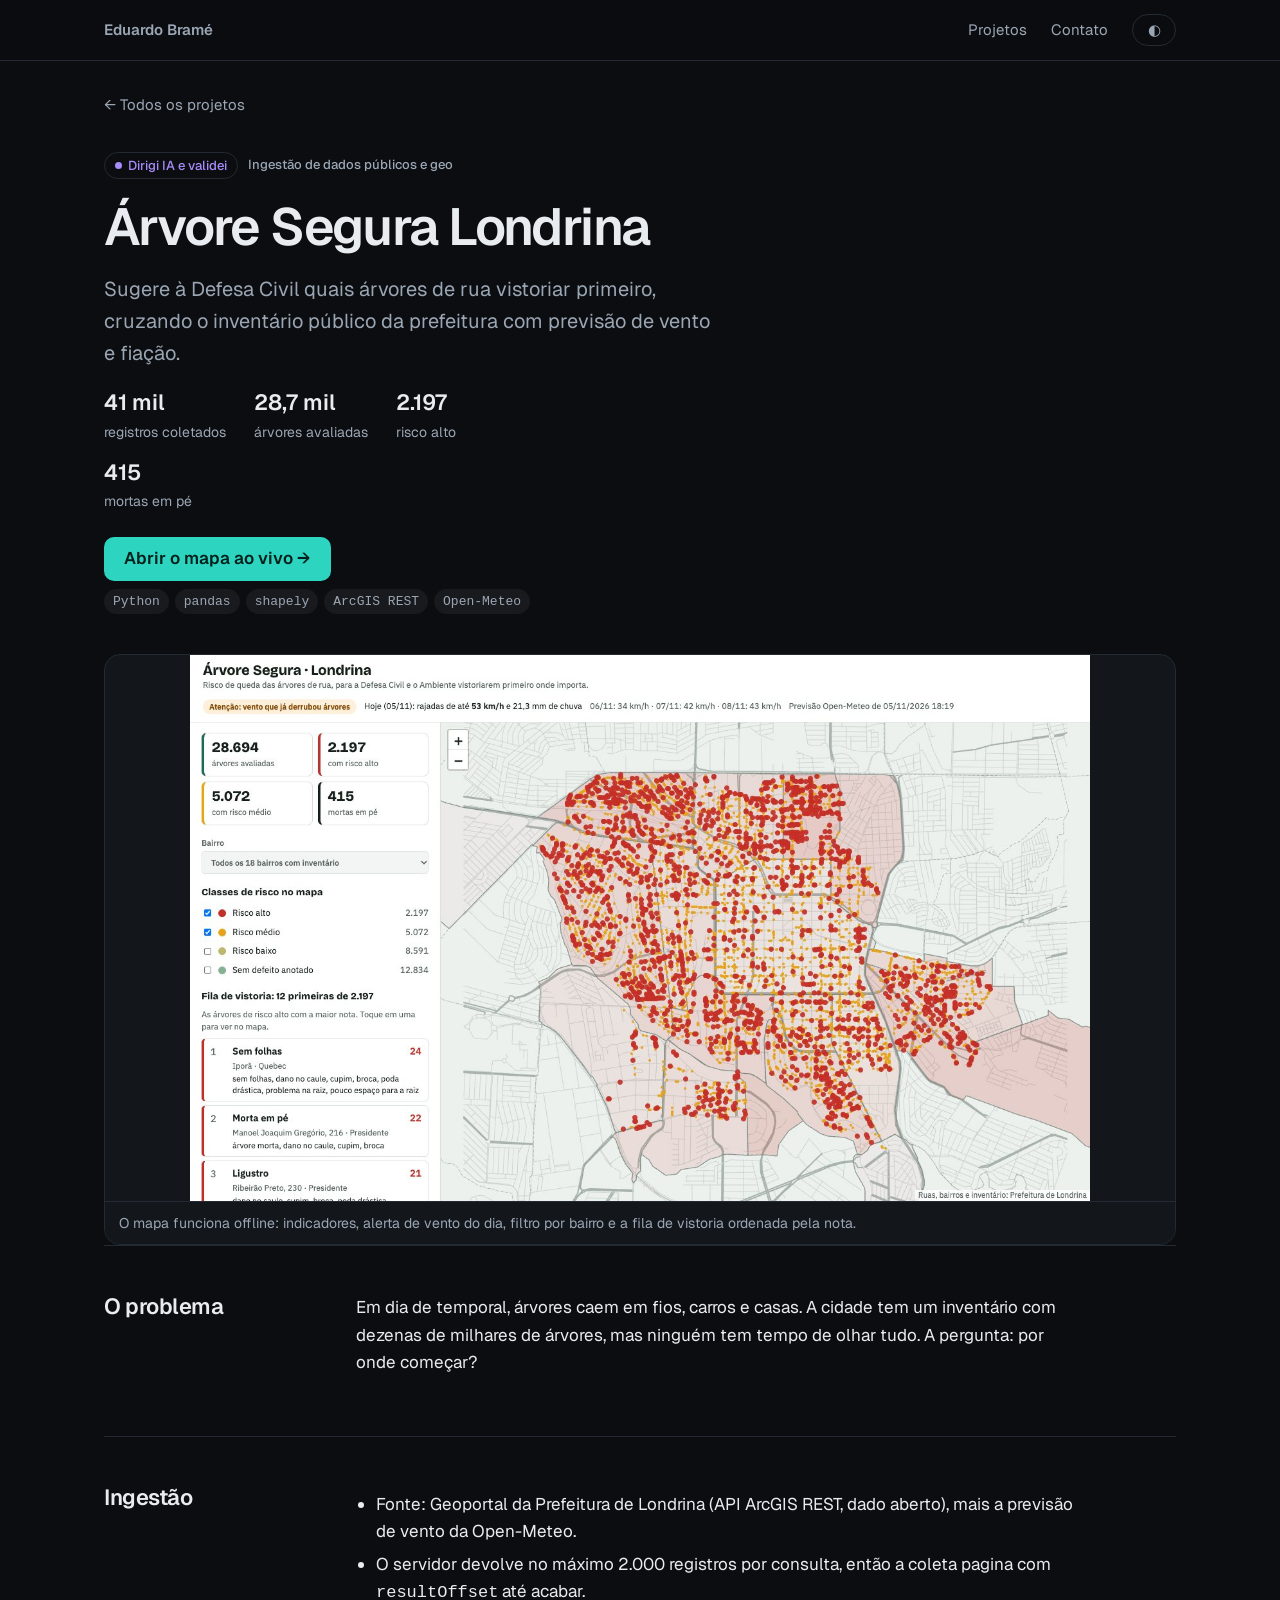
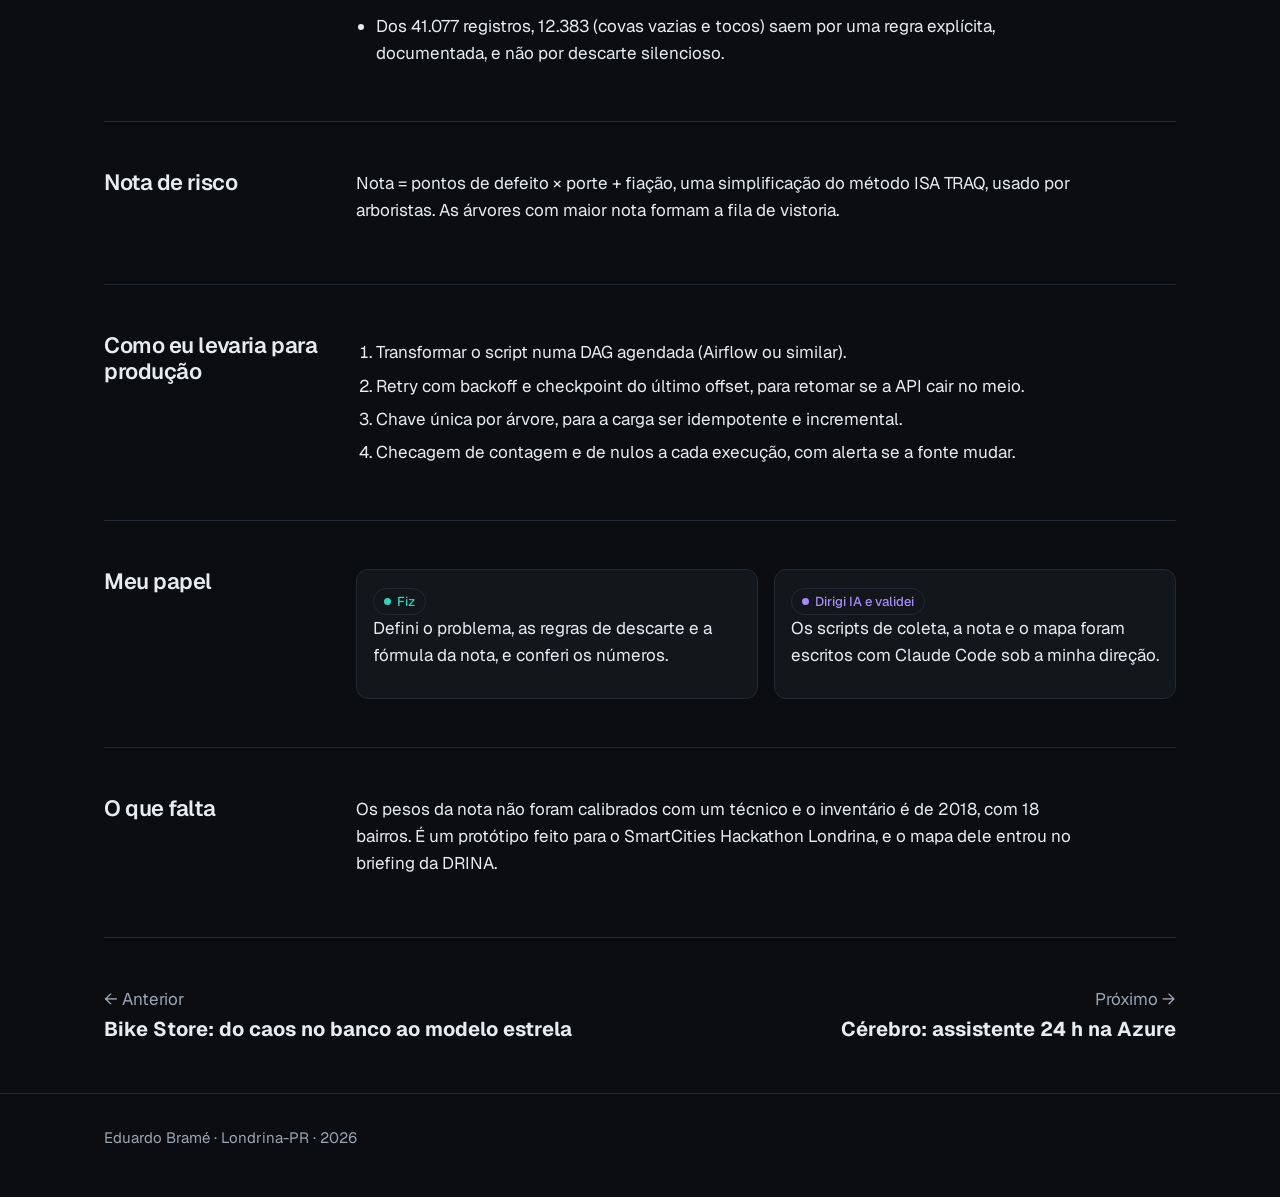
==== commit 104ca4ad: "Conferência final UX: números em grade, capa nítida, menu no celular Co-Authored-By: Claude Opus 5.5" ====
--- a/projetos/arvore-segura.html
+++ b/projetos/arvore-segura.html
@@ -2,7 +2,7 @@
 <title>Árvore Segura Londrina · Eduardo Bramé</title><meta name="description" content="Sugere à Defesa Civil quais árvores de rua vistoriar primeiro, cruzando o inventário público da prefeitura com previsão de vento e fiação."><meta property="og:image" content="https://eduardobrame.github.io/assets/img/arvore-mapa.jpg">
 <script>try{var t=localStorage.getItem('tema');if(t)document.documentElement.dataset.theme=t}catch(e){}</script>
 <link rel="preconnect" href="https://fonts.googleapis.com"><link rel="preconnect" href="https://fonts.gstatic.com" crossorigin>
-<link href="https://fonts.googleapis.com/css2?family=Geist:wght@400;500;600&display=swap" rel="stylesheet"><link rel="stylesheet" href="../assets/style.css?v=8"></head><body>
+<link href="https://fonts.googleapis.com/css2?family=Geist:wght@400;500;600&display=swap" rel="stylesheet"><link rel="stylesheet" href="../assets/style.css?v=9"></head><body>
 <nav><div class="wrap"><a class="me" href="../">Eduardo Bramé</a><a href="../#projetos">Projetos</a><a class="ct" href="../#contato">Contato</a><button id="tema" aria-label="Alternar tema claro/escuro">◐</button></div></nav><main class="wrap">
 <a class="crumb" href="../#projetos">← Todos os projetos</a><header class="phero card dirigi" style="background:none;border:0;box-shadow:none;padding-left:0;padding-right:0"><span class="papel p-dirigi">Dirigi IA e validei</span><span class="cat">Ingestão de dados públicos e geo</span><h1>Árvore Segura Londrina</h1><p class="lead">Sugere à Defesa Civil quais árvores de rua vistoriar primeiro, cruzando o inventário público da prefeitura com previsão de vento e fiação.</p>
 <div class="nums"><div><b>41 mil</b>registros coletados</div><div><b>28,7 mil</b>árvores avaliadas</div><div><b>2.197</b>risco alto</div><div><b>415</b>mortas em pé</div></div>
--- a/assets/style.css
+++ b/assets/style.css
@@ -136,3 +136,9 @@
 .provas a:hover{border-top-color:var(--fiz)}
 .provas small{display:block;font-size:12px;font-weight:500;color:var(--fiz);margin-bottom:4px}
 .provas a b{display:block;font-size:24px;line-height:1.2;font-weight:600;color:var(--txt);letter-spacing:-.02em}
+/* v9: conferência final UX */
+.nums{display:grid;grid-template-columns:repeat(3,auto);justify-content:start;column-gap:28px;row-gap:12px}
+.capa img{max-height:none;max-width:900px;margin:0 auto;object-fit:contain}
+.gal figure:only-child{grid-column:1/-1;max-width:760px}
+.thumb img[src*=cerebro]{object-fit:contain;background:var(--bg)}
+@media (max-width:640px){nav .wrap>a[href="#projetos"]{display:inline}}
